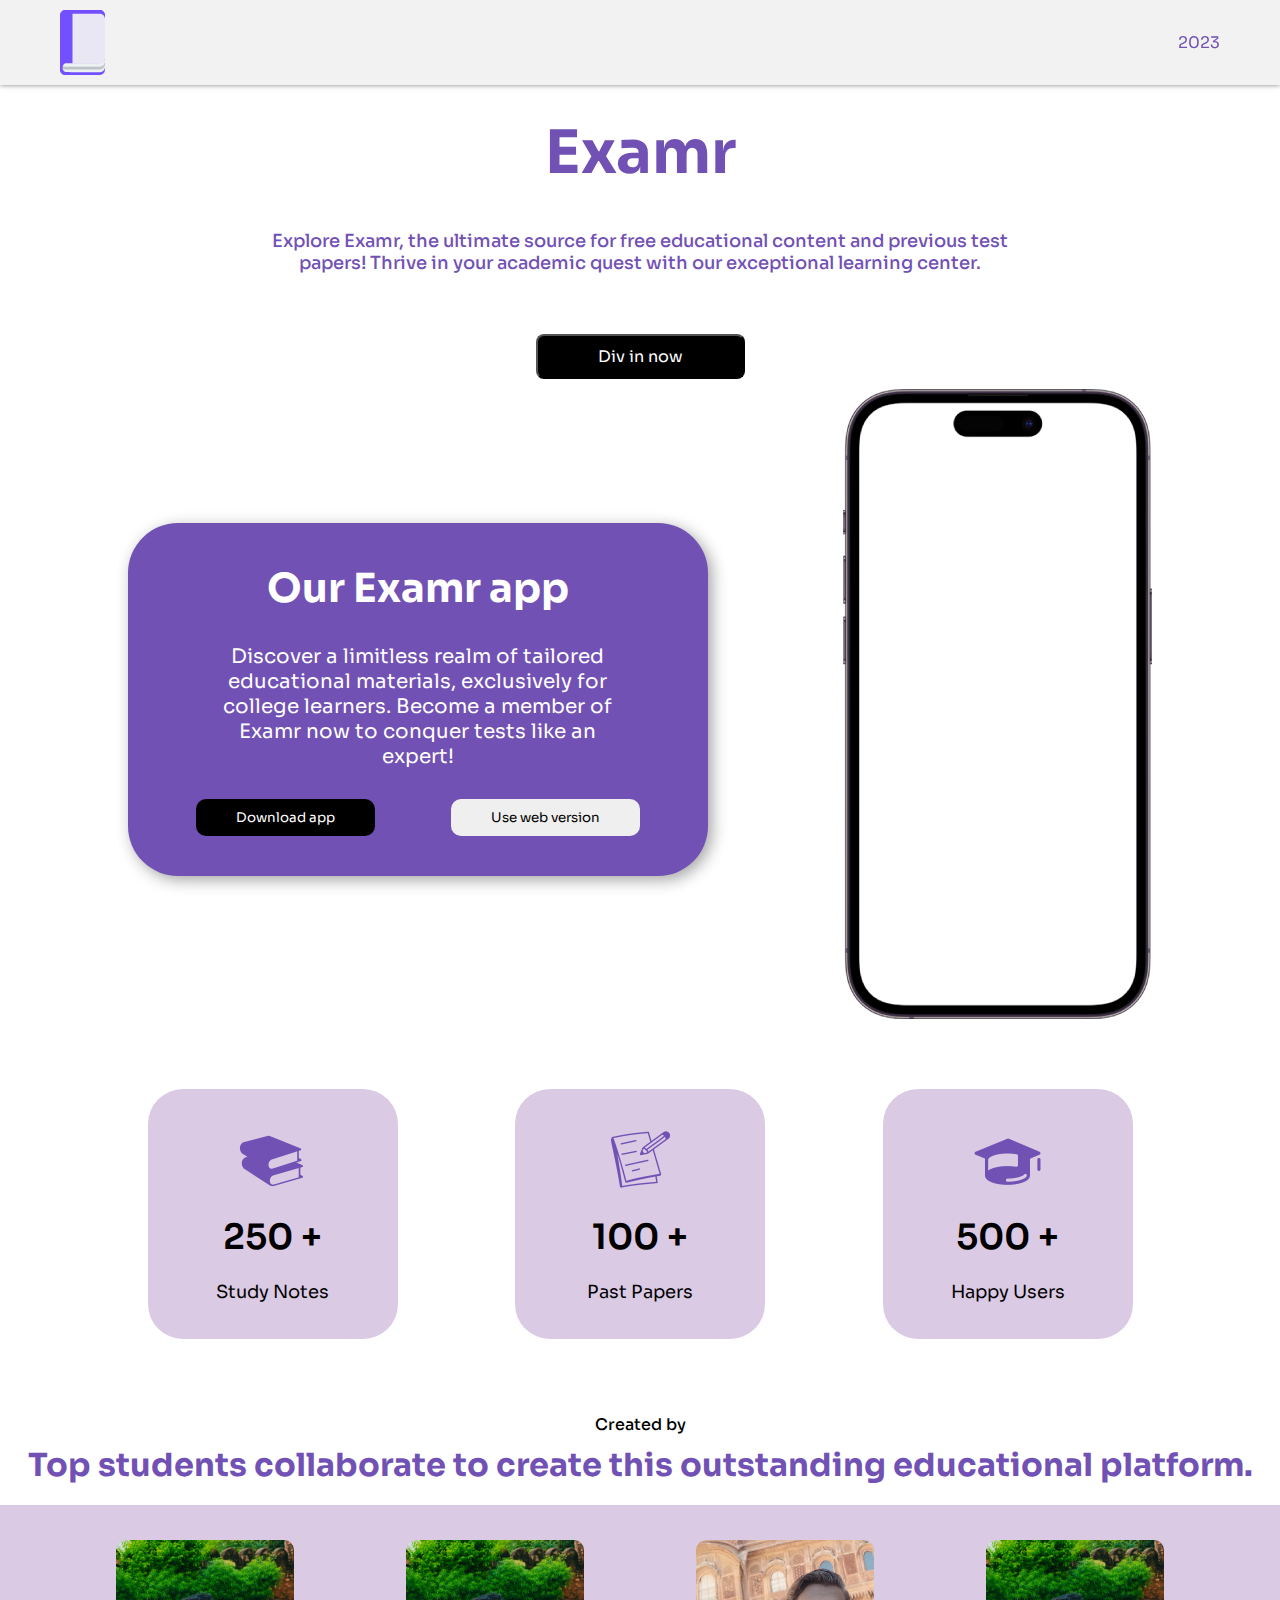
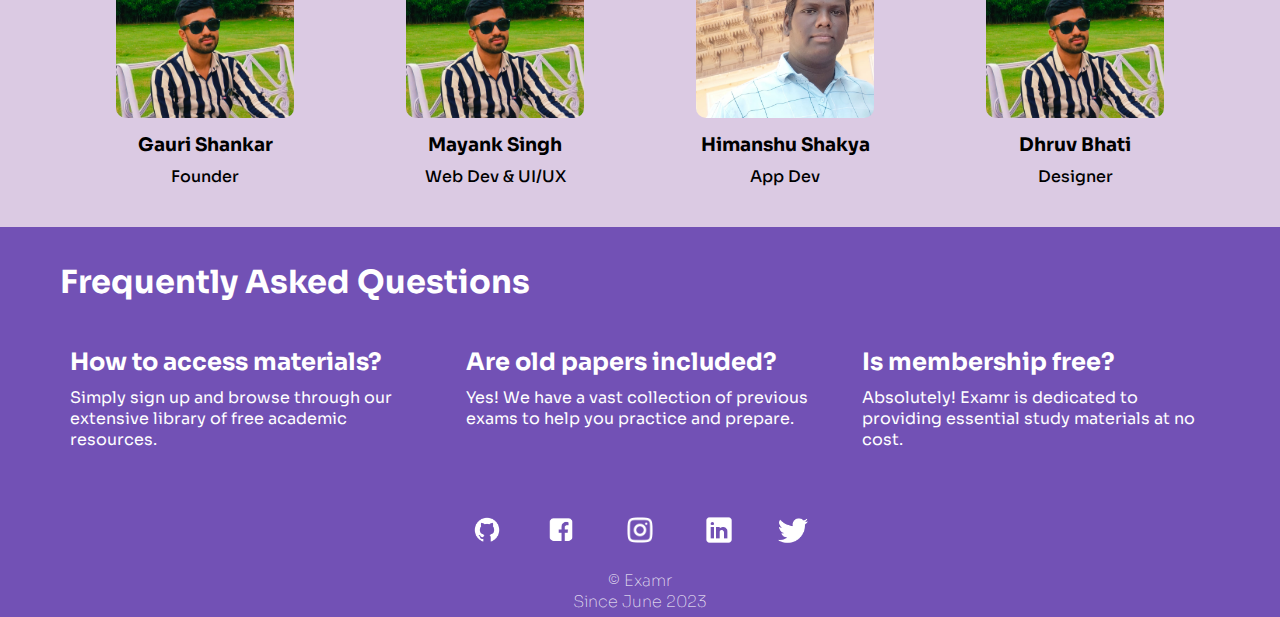
==== index.html @ a0bd5b55 "Update index.html" ====
<!DOCTYPE html>
<html lang="en">
<head>
    <meta charset="UTF-8">
    <meta name="viewport" content="width=device-width, initial-scale=1.0">
    <title>Examr</title>
    <link rel="stylesheet" href="style.css">
</head>
<body>
    <section id="header">
        <div id="navbar">
            <svg class="logo-icon logo" width="45" height="65" viewBox="0 0 45 65" fill="none" xmlns="http://www.w3.org/2000/svg">
                <path d="M2.85227e-08 23.2083V59.4276C-7.01083e-05 60.1593 0.129209 60.8839 0.380455 61.56C0.631701 62.2361 0.999991 62.8504 1.46429 63.3678C1.92859 63.8853 2.47981 64.2957 3.08646 64.5757C3.69312 64.8557 4.34332 64.9998 4.99994 64.9997H40.0001C40.6567 64.9999 41.307 64.8559 41.9137 64.5759C42.5204 64.296 43.0716 63.8856 43.5359 63.3681C44.0003 62.8506 44.3685 62.2363 44.6198 61.5602C44.871 60.884 45.0002 60.1594 45 59.4276V23.2083H2.85227e-08Z" fill="#724FFF"/>
                <path d="M45 41.7914L45 5.57213C45.0001 4.84036 44.8708 4.11575 44.6195 3.43967C44.3683 2.76359 44 2.1493 43.5357 1.63186C43.0714 1.11442 42.5202 0.703987 41.9135 0.423988C41.3069 0.14399 40.6567 -8.39233e-05 40.0001 -7.62939e-06L4.99995 -7.62939e-06C4.3433 -0.000202179 3.69304 0.143791 3.08634 0.423748C2.47964 0.703705 1.92839 1.11414 1.46406 1.6316C0.999741 2.14906 0.631451 2.7634 0.380241 3.43953C0.129036 4.11566 -0.000171661 4.84033 3.8147e-06 5.57213L3.8147e-06 41.7914L45 41.7914Z" fill="#724FFF"/>
                <path d="M0 20.4223V56.6416C0.00197735 58.1188 0.52939 59.5348 1.46663 60.5793C2.40388 61.6238 3.67448 62.2116 4.99994 62.2138H40.0001C41.3256 62.2117 42.5962 61.624 43.5335 60.5795C44.4708 59.535 44.9982 58.1188 45 56.6416V20.4223H0Z" fill="#ECF0F1"/>
                <path d="M0 17.6361V53.8557C0.00190692 55.3329 0.529297 56.7489 1.46655 57.7935C2.40381 58.838 3.67446 59.4257 4.99994 59.4279H40.0001C41.3256 59.4259 42.5963 58.8382 43.5336 57.7936C44.4709 56.7491 44.9982 55.333 45 53.8557V17.6361H0Z" fill="#BDC3C7"/>
                <path d="M0 14.8499V51.0695C0.00197735 52.5467 0.52939 53.9627 1.46663 55.0072C2.40388 56.0517 3.67448 56.6394 4.99994 56.6416H40.0001C41.3256 56.6397 42.5963 56.052 43.5336 55.0074C44.4709 53.9629 44.9982 52.5467 45 51.0695V14.8499H0Z" fill="#ECF0F1"/>
                <path d="M4.99994 3.37086e-08C3.67387 3.37086e-08 2.40212 0.622554 1.46445 1.73071C0.526778 2.83886 2.85227e-08 4.34184 2.85227e-08 5.909V59.091C-7.01083e-05 59.867 0.129209 60.6354 0.380455 61.3524C0.631701 62.0693 0.999991 62.7208 1.46429 63.2695C1.92859 63.8182 2.47981 64.2534 3.08646 64.5504C3.69312 64.8473 4.34332 65.0001 4.99994 65H10.0001V62.0453H6.24999C5.75753 62.0453 5.26989 61.9307 4.81492 61.708C4.35995 61.4853 3.94655 61.1588 3.59833 60.7473C3.2501 60.3358 2.97388 59.8472 2.78542 59.3095C2.59697 58.7718 2.49997 58.1955 2.49997 57.6135C2.49997 57.0315 2.59697 56.4552 2.78542 55.9175C2.97388 55.3798 3.2501 54.8913 3.59833 54.4797C3.94655 54.0682 4.35995 53.7417 4.81492 53.519C5.26989 53.2963 5.75753 53.1817 6.24999 53.1817H40.0001C40.6567 53.1819 41.307 53.0292 41.9137 52.7323C42.5204 52.4354 43.0716 52.0002 43.5359 51.4514C44.0003 50.9027 44.3686 50.2512 44.6198 49.5342C44.871 48.8172 45.0002 48.0487 45 47.2727V5.909C45.0001 5.133 44.8708 4.36458 44.6195 3.64763C44.3683 2.93068 44 2.27924 43.5357 1.73052C43.0714 1.1818 42.5202 0.746553 41.9135 0.449627C41.3069 0.152702 40.6567 -8.28551e-05 40.0001 3.37086e-08H4.99994Z" fill="#724FFF"/>
                <path d="M12.5 3.70563V53.8554H40.0001C40.6567 53.8556 41.307 53.7116 41.9137 53.4317C42.5204 53.1517 43.0716 52.7413 43.536 52.2238C44.0003 51.7064 44.3686 51.092 44.6198 50.4159C44.871 49.7398 45.0002 49.0151 45 48.2833V9.27776C45.0001 8.54599 44.8709 7.82135 44.6196 7.14526C44.3684 6.46916 44.0001 5.85485 43.5358 5.33741C43.0715 4.81996 42.5203 4.40953 41.9136 4.12954C41.3069 3.84956 40.6567 3.70551 40.0001 3.70563H12.5Z" fill="#EAE7F5"/>
            </svg>
            <span id="yearCount">2023</span>
        </div>
    </section>

    <section id="hero-section">
       <h1 id="logo">Examr</h1> 
       <p id="logo-para">Explore Examr, the ultimate source for free educational content and previous test papers! Thrive in your academic quest with our exceptional learning center.</p>
       <button id="dive-in" onclick="launchSoon()">Div in now</button>
    </section>

    <section id="app-section">
        <div class="app-desc">
            <h1>Our Examr app</h1>
            <p>Discover a limitless realm of tailored educational materials, exclusively for college learners. Become a member of Examr now to conquer tests like an expert!</p>
            <div class="dwn-section">
                <button class="dwn-btns" id="dwn-app">Download app</button>
                <button class="dwn-btns" id="use-web" onclick="launchSoon()">Use web version</button>
            </div>
        </div>
        <div class="phn-con">
            <img src="images/mobile.png" alt="">
            <video autoplay loop muted src="videos/Record_2023-06-14-11-26-15.mp4" ></video>
        </div>
    </section>

    <section id="features">
        <div class="fe">
            <img src="icons/book 2.png" alt="">
            <h1>250 +</h1>
            <h3>Study Notes</h3>
        </div>
        <div class="fe">
            <img src="icons/paper 2.png" alt="" height=67px>
            <h1>100 +</h1>
            <h3>Past Papers</h3>
        </div>
        <div class="fe">
            <img src="icons/happy user 2.png" alt="" height=67px>
            <h1>500 +</h1>
            <h3>Happy Users</h3>
        </div>
    </section>

    <section id="team">
        <h4>Created by</h4>
        <h1>Top students collaborate to create this outstanding educational platform.</h1>
        <div id="members">
            <div class="team-con" id="member-1">
                <img src="images/IMG_20221009_112308.jpg" alt="">
                <h3 id="names">Gauri Shankar</h3>
                <h4 id="role">Founder</h4>
            </div>
            <div class="team-con" id="member-2">
                <img src="images/IMG_20221009_112308.jpg" alt="">
                <h3 id="names">Mayank Singh</h3>
                <h4 id="role">Web Dev & UI/UX</h4>
            </div>
            <div class="team-con" id="member-3">
                <img src="images/himanshu.jpeg" alt="">
                <h3 id="names">Himanshu Shakya</h3>
                <h4 id="role">App Dev</h4>
            </div>
            <div class="team-con" id="member-4">
                <img src="images/IMG_20221009_112308.jpg" alt="">
                <h3 id="names">Dhruv Bhati</h3>
                <h4 id="role">Designer</h4>
            </div>
        </div>
    </section>

    <section id="faq">
        <h1>Frequently Asked Questions</h1>
        <div class="qna">
            <div class="questions" id="q1">
                <h2>How to access materials?</h2>
                <p>Simply sign up and browse through our extensive library of free academic resources.</p>
            </div>
            <div class="questions" id="q2">
                <h2>Are old papers included?</h2>
                <p>Yes! We have a vast collection of previous exams to help you practice and prepare.</p>
            </div>
            <div class="questions" id="q3">
                <h2>Is membership free?</h2>
                <p>Absolutely! Examr is dedicated to providing essential study materials at no cost.</p>
            </div>
        </div>
    </section>

    <section id="footer">
        <div class="social">
            <img src="icons/github.png" alt="">
            <img src="icons/facebook.png" alt="">
            <img id="insta" src="icons/instagram.png" alt="">
            <img src="icons/linkedin.png" alt="">
            <img src="icons/twitter.png" alt="">
        </div>
        <p>© Examr</p>
        <p>Since June 2023</p>
    </section>

    <script>
        const launchSoon = () => {
            location.href = "launching-soon.html";
        }
    </script>
</body>
</html>
---- style.css ----
@import url('https://fonts.googleapis.com/css2?family=Sora&display=swap');
*{
    --color-theme: #7251B5;
    margin: 0;
    padding: 0;
    box-sizing: border-box;
    font-family: 'Sora', sans-serif;
}
#header{
    position: sticky;
    padding: 10px 60px;
    top: 0;
    left: 0;
    width: 100%;
    z-index: 999;
    box-shadow: 0px 0px 5px rgba(0, 0, 0, 0.5);
    background-color: #f2f2f2;
}

#navbar{
    display: flex;
    justify-content: space-between;
    align-items: center;
}

#yearCount{
    color: var(--color-theme);
}

#hero-section h1{
    padding: 30px 60px;
    width: fit-content;
    margin: auto;
    font-size: 60px;
    color: var(--color-theme);
    text-align: center;
}

#logo-para{
    width: 60%;
    text-align: center;
    margin: 10px auto 60px;
    font-size: 18px;
    color: var(--color-theme);
    font-weight: 500;
}

#dive-in{
    display: block;
    padding: 10px 60px;
    margin: auto;
    font-size: 16px;
    color: #fff;
    background-color: #000;
    border-radius: 8px;
    cursor: pointer;
}

#app-section{
    padding: 10px 60px;
    display: flex;
    justify-content: space-around;
    align-items: center;
}

.app-desc{
    width: 50%;
    background-color: var(--color-theme);
    padding: 40px 30px;
    border-radius: 50px;
    z-index: 10;
    border: 0;
    box-shadow: 4px 4px 15px rgba(28, 28, 28, 0.4);
}
.app-desc h1{
    color: #fff;
    width: fit-content;
    margin: auto;
    text-align: center;
    font-size: 40px;
}

.app-desc p{
    min-height: 150px;
    font-size: 20px;
    color: #fff;
    padding: 30px 0;
    width: 80%;
    text-align: center;
    margin: auto;
}

.dwn-section{
    display: flex;
    justify-content: space-around;
}

.dwn-btns{
    padding: 10px 40px;
    border-radius: 10px;
    border: 0;
    cursor: pointer;
}

#dwn-app{
    color: #fff;
    background-color: #000;
}

#use-web{
    color: #000;
}

#use-web:hover{
    box-shadow: 0px 0px 10px rgba(0, 0, 0, 0.5);
}

.phn-con{
    position: relative;
    width: fit-content;
}

.phn-con video{
    position: relative;
    top: 15px;
    height: 615px;
    width: 309px;
    border-radius: 60px;
}

.phn-con img{
    z-index: 2;
    position: absolute;
}

#features{
    padding: 40px 60px; 
    display: flex;
    flex-wrap: wrap;
    margin: auto;
    justify-content: space-evenly;
}

#features .fe{
    height: 250px;
    width: 250px;
    padding: 40px;
    background-color: #DBCAE3;
    border-radius: 35px;
    display: flex;
    flex-direction: column;
    justify-content: center;
    align-items: center;
    gap: 22px;
    text-align: center;
    margin: 30px;
}

#features .fe img{
    height: 67px;
    width: 67px;
}

#features .fe h1{
    font-weight: 600;
    font-size: 35px;
}

#features .fe h3{
    font-size: 18px;
    font-weight: 400;
}

#team h4, #team h1{
    width: fit-content;
    margin: auto;
    padding: 5px;
    text-align: center;
}

#team h4{
    font-weight: 500;
}

#team h1{
    color: var(--color-theme);
}

#team #members{
    margin-top: 15px;
    display: flex;
    width: 100%;
    padding: 15px 60px;
    justify-content: space-around;
    flex-wrap: wrap;
    background-color: #DBCAE3;
}

.team-con{
    height: fit-content;
    width: 178px;
    margin: 20px 30px;
}

.team-con img{
    height: 178px;
    width: 178px;
    object-fit: cover;
    object-position: top;
    border-radius: 10px;
}

.team-con h3, .team-con h4{
    padding: 10px 0px 5px;
    width: fit-content;
    margin: auto;
}

#faq{
    background-color: var(--color-theme);
    color: #fff;
    padding: 10px 60px;

}

#faq h1{
    padding: 25px 0px;
    min-width: 30%;
}

#faq .qna .questions{
    min-width: 200px;
    width: 30%;
    margin: 10px;
}

#faq .qna .questions h2{
    padding: 10px 0px;
}

#faq .qna{
    display: flex;
    flex-wrap: wrap;
    justify-content: space-between;
}

#footer{
    background-color: var(--color-theme);
    padding: 20px 60px 5px;
}

#footer #insta{
    height: 40px;
}

#footer .social{
    margin: 0px auto;
    padding: 20px;
    display: flex;
    justify-content: space-evenly;
    align-items: center;
    width: 40%;
}

#footer .social img{
    height: 30px;
    cursor: pointer;
}

#footer p{
    font-size: 16px;
    width: fit-content;
    text-align: center;
    margin: auto;
    color: #fff;
    font-weight: 100;
    letter-spacing: 2%;
}


/* Width below 1190 */
@media (max-width: 1190px) {
#header{
    position: sticky;
    padding: 8px 50px;
    top: 0;
    left: 0;
    width: 100%;
    z-index: 999;
    box-shadow: 0px 0px 5px rgba(0, 0, 0, 0.5);
    background-color: #f2f2f2;
}

.logo{
    height: 40px;
}

#navbar{
    display: flex;
    justify-content: space-between;
    align-items: center;
}

#yearCount{
    color: var(--color-theme);
    font-size: 14px;
}

#hero-section h1{
    padding: 30px 60px;
    width: fit-content;
    margin: auto;
    font-size: 60px;
    color: var(--color-theme);
    text-align: center;
}

#logo-para{
    width: 60%;
    text-align: center;
    margin: 10px auto 50px;
    font-size: 18px;
    color: var(--color-theme);
    font-weight: 500;
}

#dive-in{
    display: block;
    padding: 10px 60px;
    margin: auto;
    font-size: 14px;
    color: #fff;
    background-color: #000;
    border-radius: 8px;
    cursor: pointer;
    margin-bottom: 20px;
}
#app-section{
    padding: 20px 60px;
    display: flex;
    justify-content: space-around;
    align-items: center;
}

.app-desc{
    width: 50%;
    background-color: var(--color-theme);
    padding: 35px 25px;
    border-radius: 60px;
    z-index: 10;
    border: 0;
    box-shadow: 4px 4px 15px rgba(28, 28, 28, 0.4);
}

.app-desc h1{
    color: #fff;
    width: fit-content;
    margin: auto;
    text-align: center;
    font-size: 30px;
}

.app-desc p{
    min-height: 150px;
    font-size: 16px;
    color: #fff;
    padding: 30px 0;
    width: 85%;
    text-align: center;
    margin: auto;
}

.dwn-section{
    display: flex;
    justify-content: space-around;
}

.dwn-btns{
    padding: 10px 30px;
    border-radius: 10px;
    border: 0;
    cursor: pointer;
    font-size: 12px;
}

#dwn-app{
    color: #fff;
    background-color: #000;
}

#use-web{
    color: #000;
}

#use-web:hover{
    box-shadow: 0px 0px 10px rgba(0, 0, 0, 0.5);
}

.phn-con{
    position: relative;
    width: fit-content;
}

.phn-con video{
    position: relative;
    top: 15px;
    height: 615px;
    width: 309px;
    border-radius: 60px;
}

.phn-con img{
    z-index: 2;
    position: absolute;
}

#features .fe{
    height: 200px;
    width: 200px;
    padding: 20px;
    background-color: #DBCAE3;
    border-radius: 35px;
    display: flex;
    flex-direction: column;
    justify-content: center;
    align-items: center;
    gap: 16px;
    text-align: center;
    margin: 30px;
}

#features .fe img{
    height: 60px;
    width: 60px;
}

#features .fe h1{
    font-weight: 600;
    font-size: 30px;
}

#features .fe h3{
    font-size: 14px;
    font-weight: 400;
}

#team h4, #team h1{
    width: fit-content;
    margin: auto;
    padding: 5px;
    text-align: center;
}

#team h4{
    font-weight: 500;
    font-size: 16px;
}

#team h1{
    color: var(--color-theme);
    font-size: 20px;
}

#team #members{
    margin-top: 15px;
    display: flex;
    width: 100%;
    padding: 15px 60px;
    justify-content: space-around;
    flex-wrap: wrap;
    background-color: #DBCAE3;
}

.team-con{
    height: fit-content;
    width: 178px;
    margin: 20px 20px;
}

.team-con img{
    height: 170px;
    width: 170px;
    object-fit: cover;
    object-position: top;
    border-radius: 10px;
}

.team-con h3, .team-con h4{
    padding: 10px 0px 5px;
    width: fit-content;
    margin: auto;
}

.team-con h3{
    font-size: 16px;
}

#faq{
    background-color: var(--color-theme);
    color: #fff;
    padding: 10px 60px;

}

#faq h1{
    padding: 25px 0px;
    min-width: 30%;
    font-size: 22px;
}

#faq .qna .questions{
    min-width: 200px;
    width: 40%;
    margin: 10px;
}

#faq .qna .questions h2{
    padding: 10px 0px;
    font-size: 20px;
}

#faq .qna{
    display: flex;
    flex-wrap: wrap;
    justify-content: space-between;
}

#footer{
    background-color: var(--color-theme);
    padding: 20px 60px 5px;
}

#footer #insta{
    height: 40px;
}

#footer .social{
    margin: 0px auto;
    padding: 20px;
    display: flex;
    justify-content: space-evenly;
    align-items: center;
    width: 50%;
}

#footer .social img{
    height: 30px;
    cursor: pointer
}

#footer p{
    font-size: 16px;
    width: fit-content;
    text-align: center;
    margin: auto;
    color: #fff;
    font-weight: 100;
    letter-spacing: 2%;
}
}

@media (max-width: 900px) {
    #header{
        position: sticky;
        padding: 8px 50px;
        top: 0;
        left: 0;
        width: 100%;
        z-index: 999;
        box-shadow: 0px 0px 5px rgba(0, 0, 0, 0.5);
        background-color: #f2f2f2;
    }
    
    .logo{
        height: 40px;
    }
    
    #navbar{
        display: flex;
        justify-content: space-between;
        align-items: center;
    }
    
    #yearCount{
        color: var(--color-theme);
        font-size: 14px;
    }
    
    #hero-section h1{
        padding: 30px 60px;
        width: fit-content;
        margin: auto;
        font-size: 56px;
        color: var(--color-theme);
        text-align: center;
    }
    
    #logo-para{
        width: 60%;
        text-align: center;
        margin: 10px auto 50px;
        font-size: 18px;
        color: var(--color-theme);
        font-weight: 500;
    }
    
    #dive-in{
        display: block;
        padding: 10px 60px;
        margin: auto;
        font-size: 14px;
        color: #fff;
        background-color: #000;
        border-radius: 8px;
        cursor: pointer;
        margin-bottom: 20px;
    }
    #app-section{
        padding: 20px 60px;
        display: flex;
        justify-content: space-between
    }
    
    .app-desc{
        width: 50%;
        background-color: var(--color-theme);
        padding: 35px 25px;
        border-radius: 60px;
        z-index: 10;
        border: 0;
        box-shadow: 4px 4px 15px rgba(28, 28, 28, 0.4);
    }
    
    .app-desc h1{
        color: #fff;
        width: fit-content;
        margin: auto;
        text-align: center;
        font-size: 28px;
    }
    
    .app-desc p{
        min-height: 150px;
        font-size: 14px;
        color: #fff;
        padding: 30px 0;
        width: 90%;
        text-align: center;
        margin: auto;
    }
    
    .dwn-section{
        display: flex;
        justify-content: space-around;
    }
    
    .dwn-btns{
        padding: 10px 15px;
        border-radius: 10px;
        border: 0;
        cursor: pointer;
        font-size: 12px;
    }
    
    #dwn-app{
        color: #fff;
        background-color: #000;
    }
    
    #use-web{
        color: #000;
    }
    
    #use-web:hover{
        box-shadow: 0px 0px 10px rgba(0, 0, 0, 0.5);
    }
    
    .phn-con{
        position: relative;
        width: fit-content;
    }
    
    .phn-con video{
        position: relative;
        top: 15px;
        height: 600px;
        width: 294px;
        border-radius: 60px;
    }
    
    .phn-con img{
        z-index: 2;
        position: absolute;
    }
    
    #features .fe{
        height: 180px;
        width: 180px;
        padding: 20px;
        background-color: #DBCAE3;
        border-radius: 35px;
        display: flex;
        flex-direction: column;
        justify-content: center;
        align-items: center;
        gap: 16px;
        text-align: center;
        margin: 10px;
    }
    
    #features .fe img{
        height: 55px;
        width: 55px;
    }
    
    #features .fe h1{
        font-weight: 600;
        font-size: 26px;
    }
    
    #features .fe h3{
        font-size: 12px;
        font-weight: 400;
    }
    
    #team h4, #team h1{
        width: 80%;
        margin: auto;
        padding: 5px;
        text-align: center;
    }
    
    #team h3{
        font-weight: 800;
        font-size: 16px;
    }

    #team h4{
        font-weight: 500;
        font-size: 14px;
    }
    
    #team h1{
        color: var(--color-theme);
        font-size: 18px;
    }
    
    #team #members{
        margin-top: 15px;
        display: flex;
        width: 100%;
        padding: 15px 60px;
        justify-content: space-around;
        flex-wrap: wrap;
        background-color: #DBCAE3;
    }
    
    .team-con{
        height: fit-content;
        width: 178px;
        margin: 20px 20px;
    }
    
    .team-con img{
        height: 170px;
        width: 170px;
        object-fit: cover;
        object-position: top;
        border-radius: 10px;
    }
    
    .team-con h3, .team-con h4{
        padding: 10px 0px 5px;
        width: fit-content;
        margin: auto;
    }
    
    .team-con h3{
        font-size: 16px;
    }
    
    #faq{
        background-color: var(--color-theme);
        color: #fff;
        padding: 10px 60px;
    
    }
    
    #faq h1{
        padding: 25px 0px;
        min-width: 30%;
        font-size: 22px;
    }
    
    #faq .qna .questions{
        min-width: 200px;
        width: 40%;
        margin: 10px;
    }
    
    #faq .qna .questions h2{
        padding: 10px 0px;
        font-size: 20px;
    }
    
    #faq .qna{
        display: flex;
        flex-wrap: wrap;
        justify-content: space-between;
    }
    
    #footer{
        background-color: var(--color-theme);
        padding: 20px 60px 5px;
    }
    
    #footer #insta{
        height: 40px;
    }
    
    #footer .social{
        margin: 0px auto;
        padding: 20px;
        display: flex;
        justify-content: space-evenly;
        align-items: center;
        width: 50%;
    }
    
    #footer .social img{
        height: 30px;
    }
    
    #footer p{
        font-size: 16px;
        width: fit-content;
        text-align: center;
        margin: auto;
        color: #fff;
        font-weight: 100;
        letter-spacing: 2%;
    }
}

@media (max-width: 770px){
        #header{
            position: sticky;
            padding: 8px 20px;
            top: 0;
            left: 0;
            width: 100%;
            z-index: 999;
            box-shadow: 0px 0px 5px rgba(0, 0, 0, 0.5);
            background-color: #f2f2f2;
        }
        
        .logo{
            height: 40px;
        }
        
        #navbar{
            display: flex;
            justify-content: space-between;
            align-items: center;
        }
        
        #yearCount{
            color: var(--color-theme);
            font-size: 14px;
        }
        
        #hero-section h1{
            padding: 30px 60px;
            width: fit-content;
            margin: auto;
            font-size: 50px;
            color: var(--color-theme);
            text-align: center;
        }
        
        #logo-para{
            width: 80%;
            text-align: center;
            margin: 10px auto 50px;
            font-size: 16px;
            color: var(--color-theme);
            font-weight: 500;
        }
        
        #dive-in{
            display: block;
            padding: 10px 60px;
            margin: auto;
            font-size: 12px;
            color: #fff;
            background-color: #000;
            border-radius: 8px;
            cursor: pointer;
            margin-bottom: 20px;
        }
        #app-section{
            padding: 20px 20px;
        }
        
        .app-desc{
            margin: auto;
            width: 100%;
            background-color: var(--color-theme);
            padding: 20px 10px;
            border-radius: 50px;
            z-index: 10;
            border: 0;
            box-shadow: 2px 2px 10px rgba(28, 28, 28, 0.4);
        }
        
        .app-desc h1{
            color: #fff;
            width: fit-content;
            margin: auto;
            text-align: center;
            font-size: 24px;
        }
        
        .app-desc p{
            min-height: 100px;
            font-size: 12px;
            color: #fff;
            padding: 20px 0;
            width: 95%;
            text-align: center;
            margin: auto;
        }
        
        .dwn-section{
            display: flex;
            justify-content: space-around;
        }
        
        .dwn-btns{
            padding: 10px 10px;
            border-radius: 10px;
            border: 0;
            cursor: pointer;
            font-size: 10px;
        }
        
        #dwn-app{
            color: #fff;
            background-color: #000;
        }
        
        #use-web{
            color: #000;
        }
        
        #use-web:hover{
            box-shadow: 0px 0px 10px rgba(0, 0, 0, 0.5);
        }
        
        .phn-con{
            display: none;
        }
    
        #features .fe{
            height: 120px;
            width: 120px;
            padding: 20px;
            background-color: #DBCAE3;
            border-radius: 25px;
            display: flex;
            flex-direction: column;
            justify-content: center;
            align-items: center;
            gap: 16px;
            text-align: center;
            margin: 10px;
        }
        
        #features .fe img{
            height: 40px;
            width: 40px;
        }
        
        #features .fe h1{
            font-weight: 600;
            font-size: 18px;
        }
        
        #features .fe h3{
            font-size: 10px;
            font-weight: 400;
        }
        
        #team h4, #team h1{
            width: 80%;
            margin: auto;
            padding: 5px;
            text-align: center;
        }
        
        #team h3{
            font-weight: 800;
            font-size: 12px;
        }
    
        #team h4{
            font-weight: 500;
            font-size: 12px;
        }
        
        #team h1{
            color: var(--color-theme);
            font-size: 14px;
        }
        
        #team #members{
            margin-top: 10px;
            display: flex;
            width: 100%;
            padding: 5px 20px;
            justify-content: space-between;
            flex-wrap: wrap;
            background-color: #DBCAE3;
            align-items: center;
        }
        
        .team-con{
            height: fit-content;
            width: 145px;
            margin: 8px 5px;
        }
        
        .team-con img{
            height: 145px;
            width: 145px;
            object-fit: cover;
            object-position: top;
            border-radius: 10px;
        }
        
        .team-con h3, .team-con h4{
            padding: 10px 0px 5px;
            width: fit-content;
            margin: auto;
        }
        
        .team-con h3{
            font-size: 16px;
        }
        
        #faq{
            background-color: var(--color-theme);
            color: #fff;
            padding: 10px 60px;
        
        }
        
        #faq h1{
            padding: 20px 0px;
            min-width: 30%;
            font-size: 20px;
        }
        
        #faq .qna .questions{
            min-width: 200px;
            width: 80%;
            margin: 10px;
        }
        
        #faq .qna .questions h2{
            padding: 10px 0px;
            font-size: 16px;
        }
        
        #faq .qna{
            display: flex;
            flex-wrap: wrap;
            justify-content: space-between;
        }
        
        #footer{
            background-color: var(--color-theme);
            padding: 20px 60px 5px;
        }
        
        #footer #insta{
            height: 40px;
        }
        
        #footer .social{
            margin: 0px auto;
            padding: 20px;
            display: flex;
            justify-content: space-evenly;
            align-items: center;
            width: 90%;
        }
        
        #footer .social img{
            height: 25px;
            cursor: pointer;
        }
        
        #footer p{
            font-size: 16px;
            width: fit-content;
            text-align: center;
            margin: auto;
            color: #fff;
            font-weight: 100;
            letter-spacing: 2%;
        }
        }
}
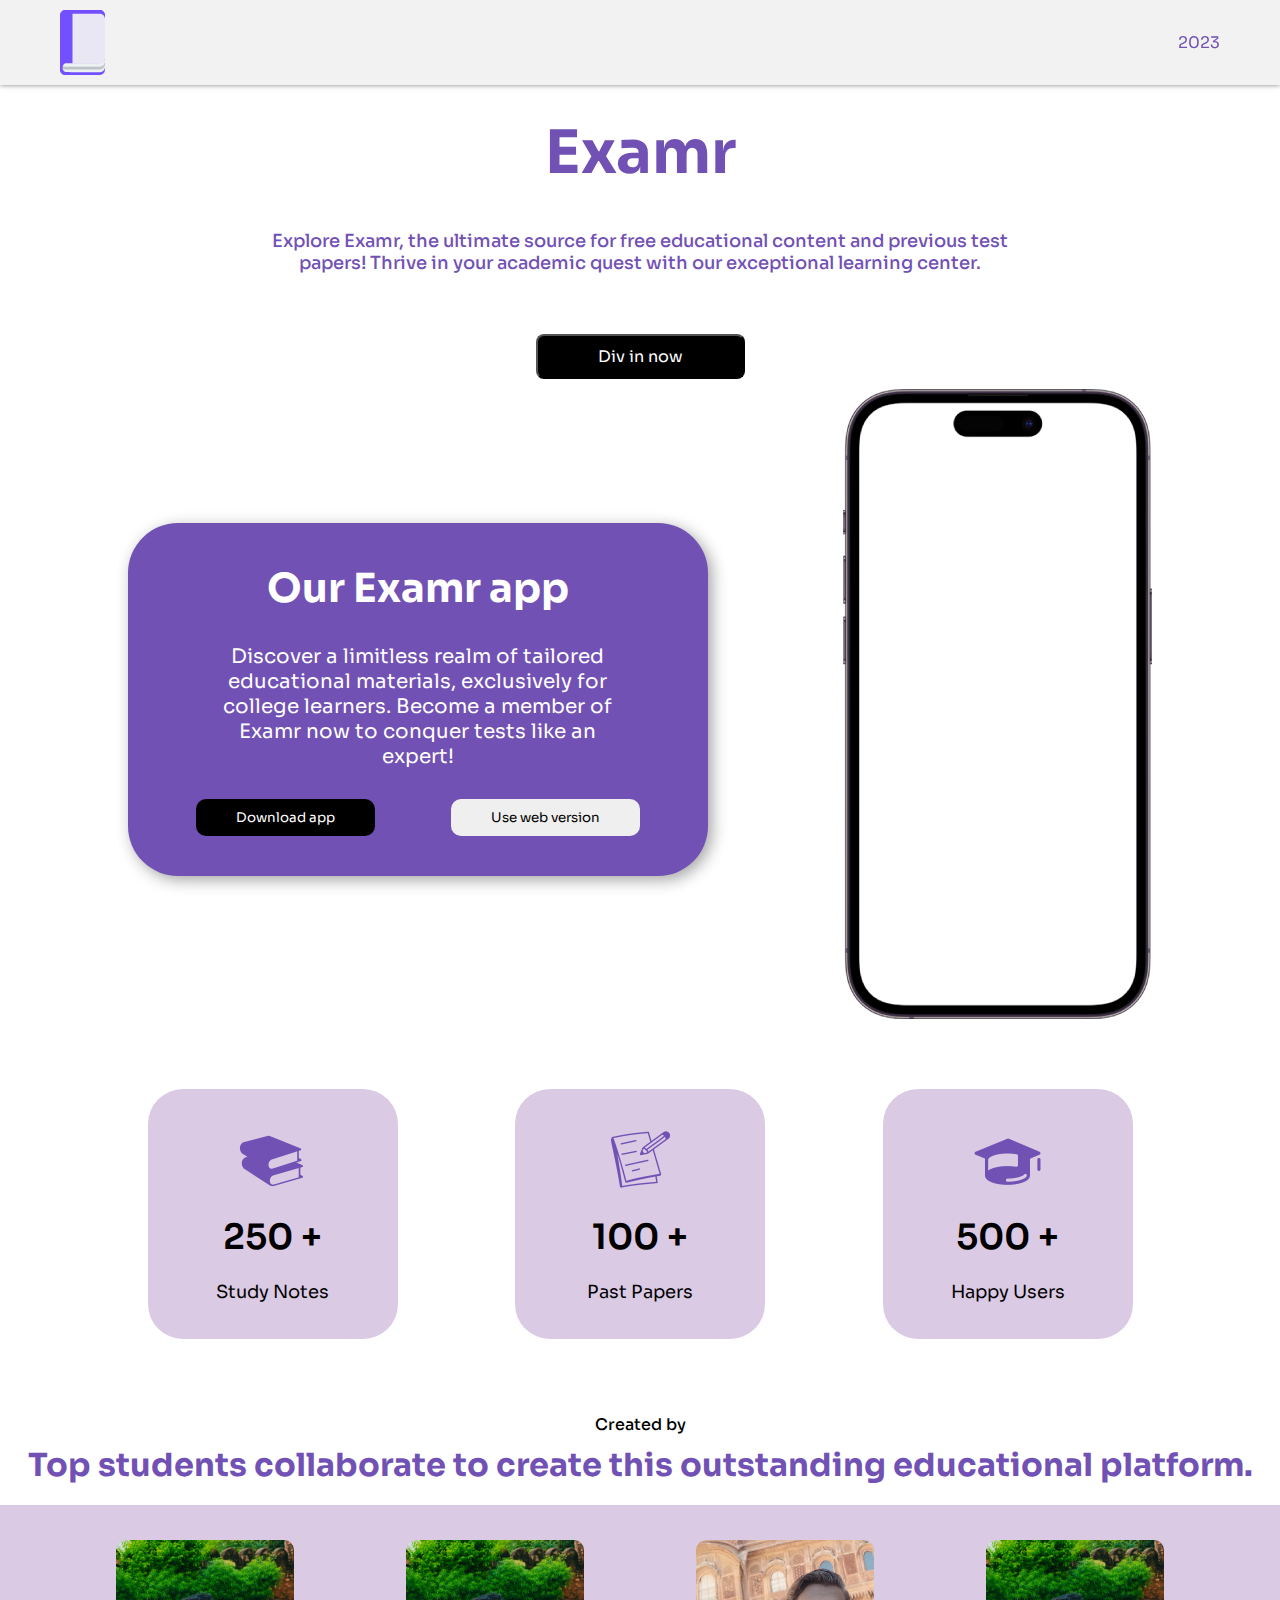
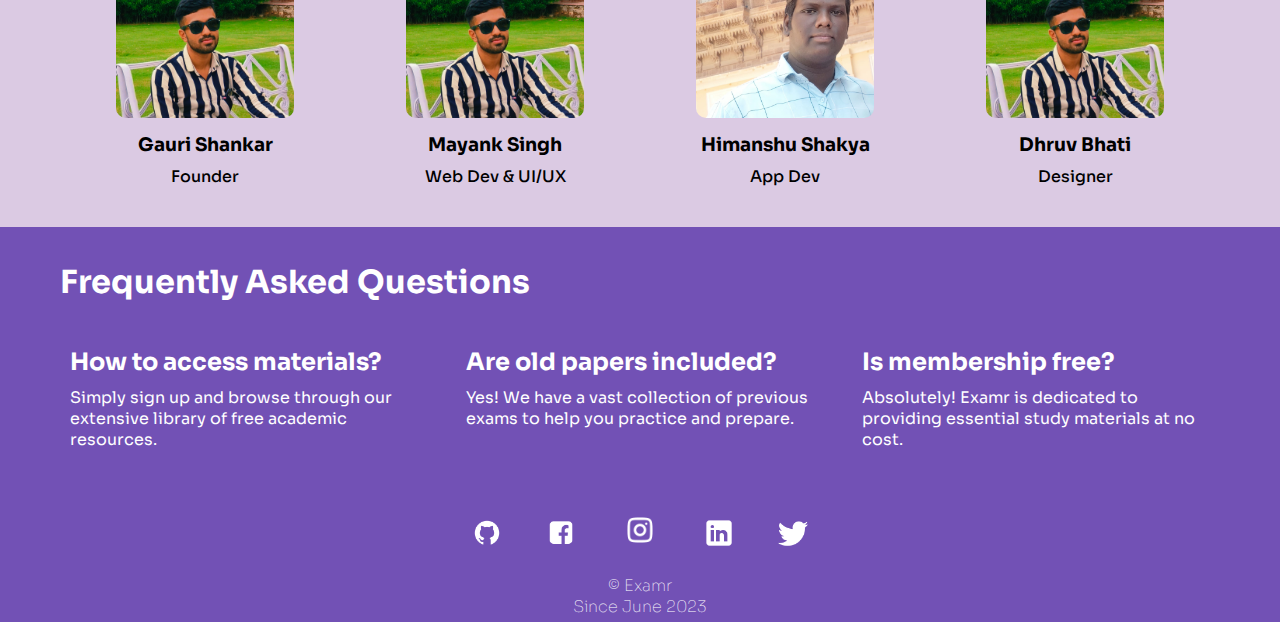
==== commit 0e319357: "Update index.html" ====
--- a/index.html
+++ b/index.html
@@ -110,7 +110,7 @@
         <div class="social">
             <img src="icons/github.png" alt="">
             <img src="icons/facebook.png" alt="">
-            <img id="insta" src="icons/instagram.png" alt="">
+            <a href="https://www.instagram.com/bmayanksingh/"><img id="insta" src="icons/instagram.png" alt=""></a>
             <img src="icons/linkedin.png" alt="">
             <img src="icons/twitter.png" alt="">
         </div>
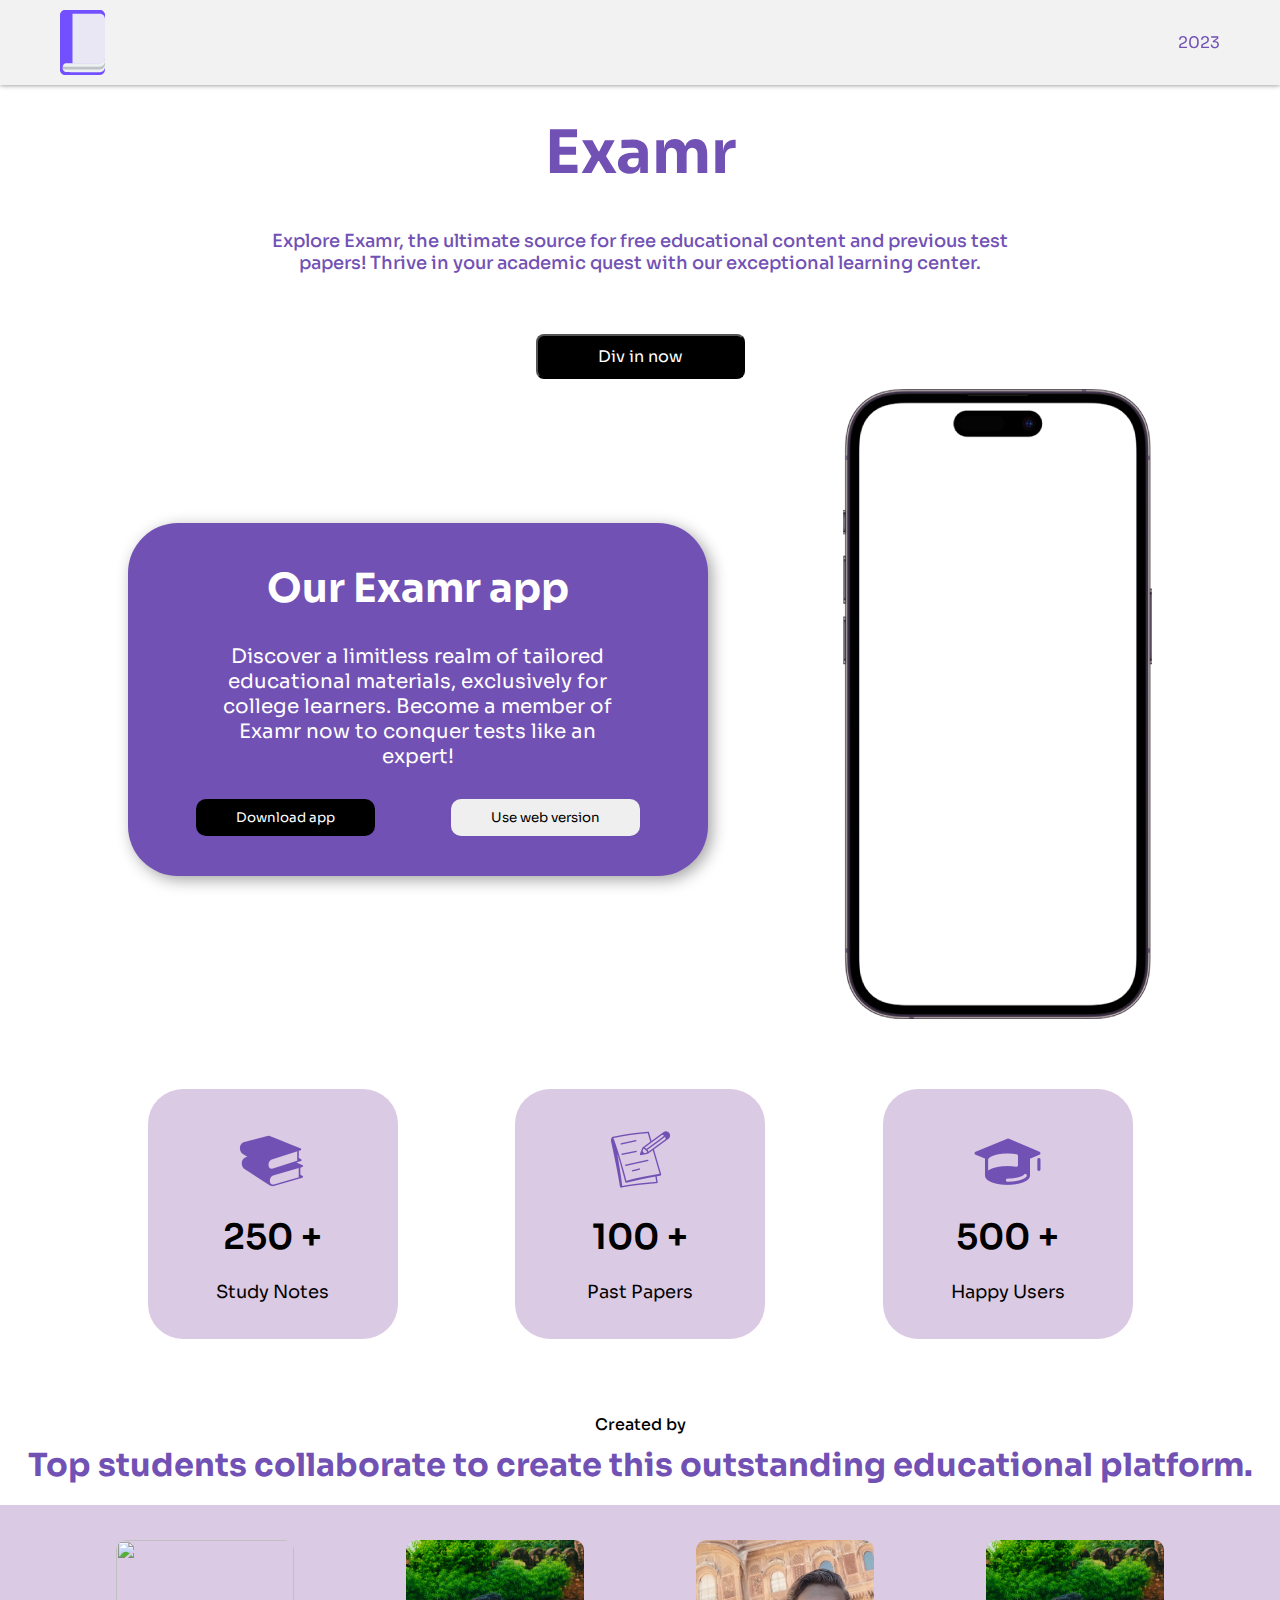
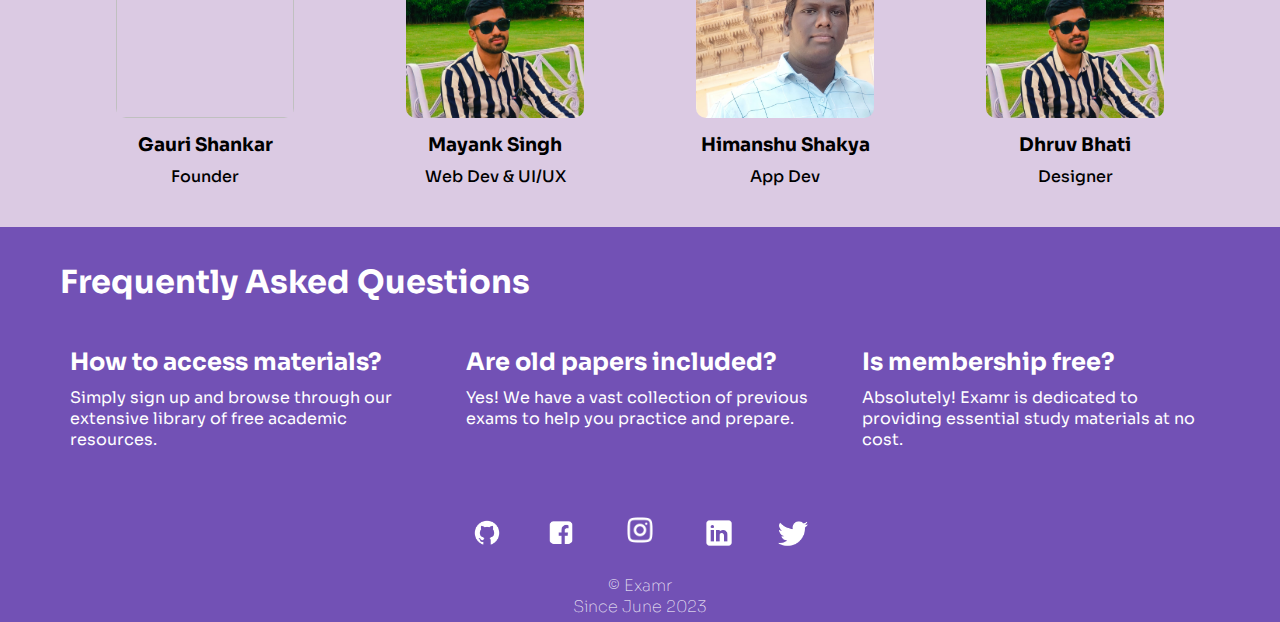
==== commit e5ef447f: "Update index.html" ====
--- a/index.html
+++ b/index.html
@@ -66,7 +66,7 @@
         <h1>Top students collaborate to create this outstanding educational platform.</h1>
         <div id="members">
             <div class="team-con" id="member-1">
-                <img src="images/IMG_20221009_112308.jpg" alt="">
+                <img src="images/210831878_602579504002915_3229034432112008848_n (1)" alt="">
                 <h3 id="names">Gauri Shankar</h3>
                 <h4 id="role">Founder</h4>
             </div>
@@ -110,7 +110,7 @@
         <div class="social">
             <img src="icons/github.png" alt="">
             <img src="icons/facebook.png" alt="">
-            <a href="https://www.instagram.com/bmayanksingh/"><img id="insta" src="icons/instagram.png" alt=""></a>
+            <a href="https://instagram.com/bmayanksingh?igshid=MzNlNGNkZWQ4Mg=="><img id="insta" src="icons/instagram.png" alt=""></a>
             <img src="icons/linkedin.png" alt="">
             <img src="icons/twitter.png" alt="">
         </div>
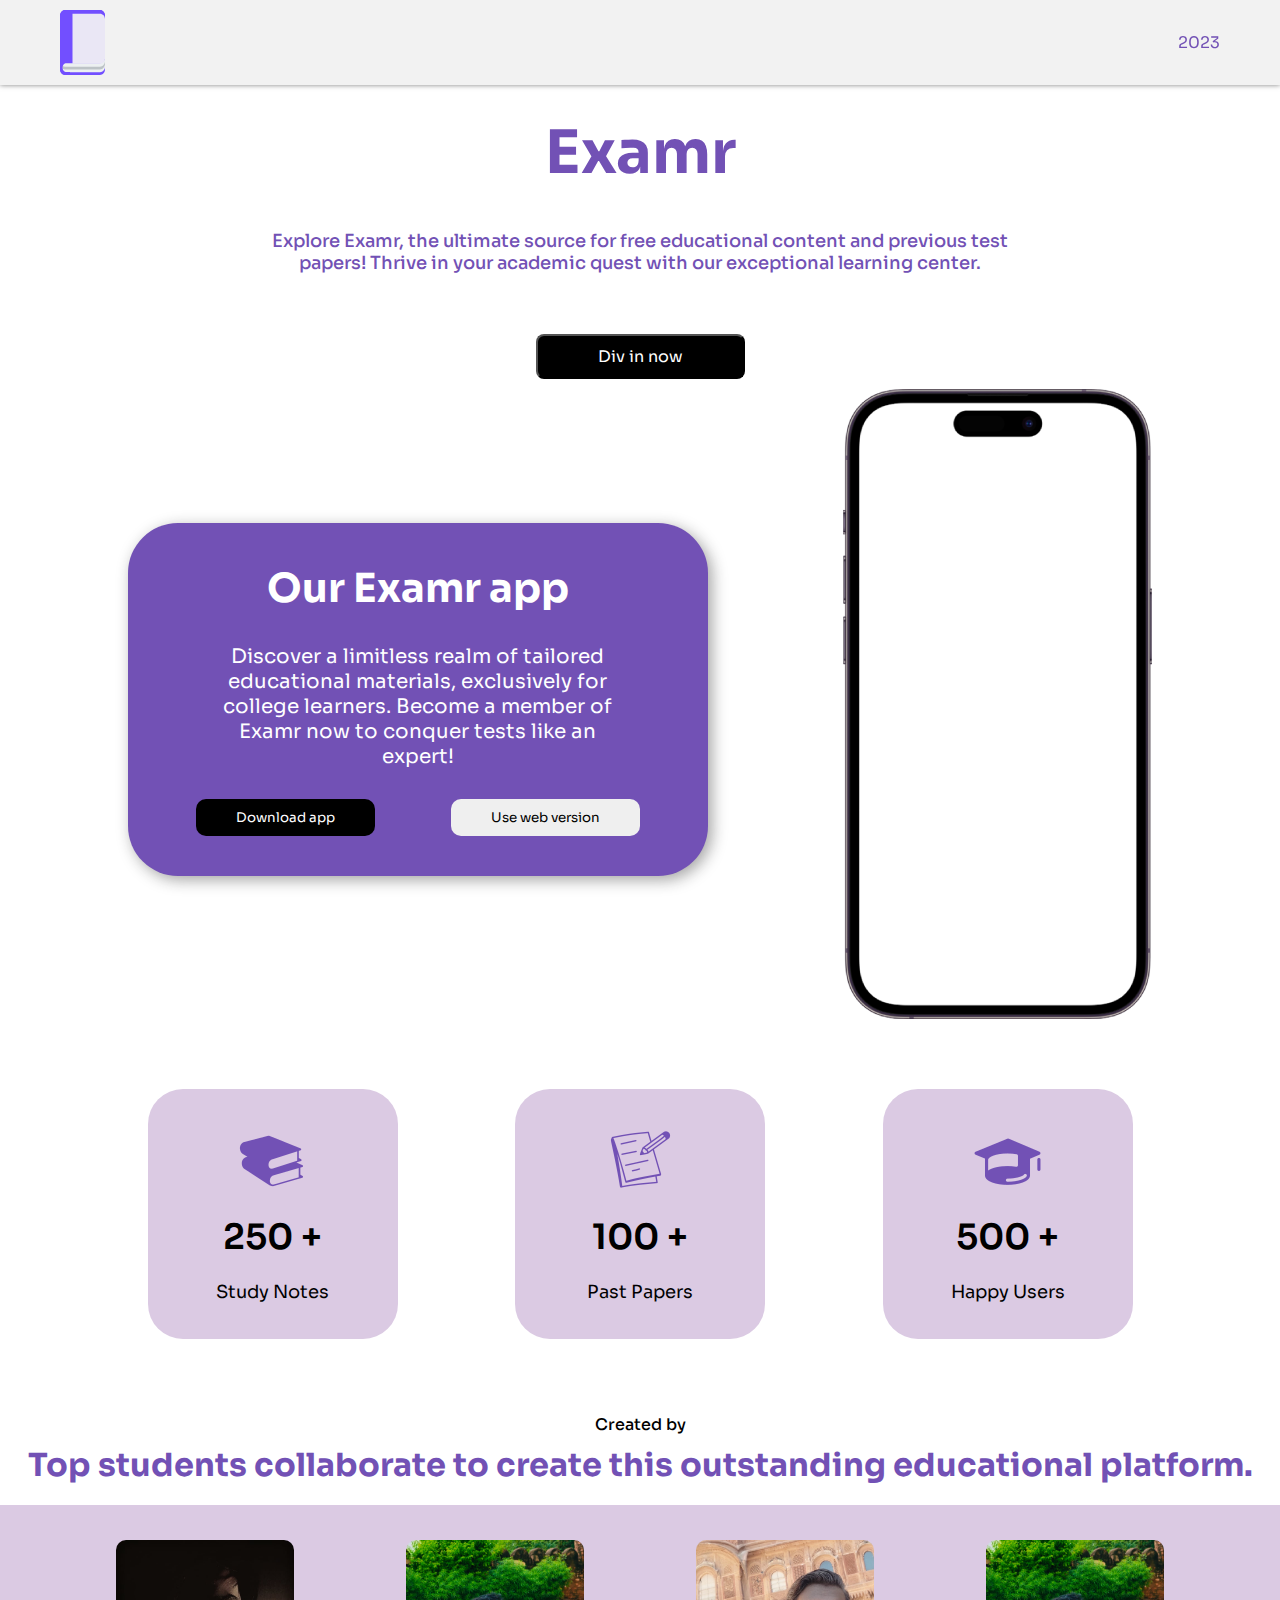
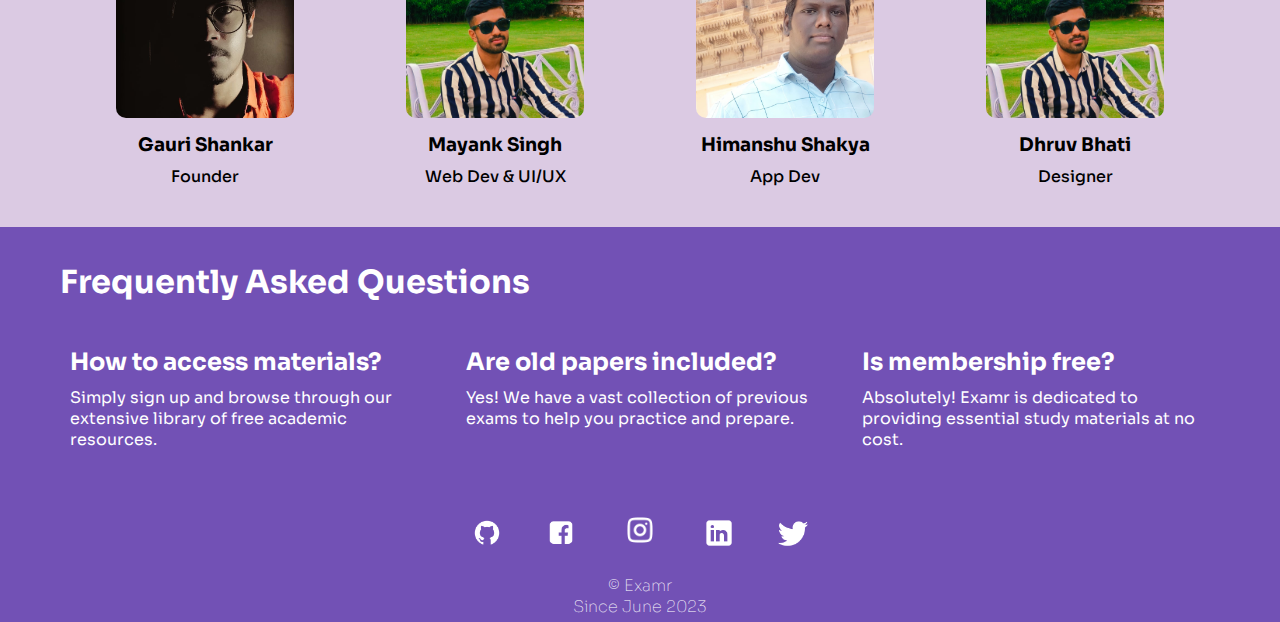
==== commit 350abd60: "Update index.html" ====
--- a/index.html
+++ b/index.html
@@ -33,7 +33,7 @@
             <h1>Our Examr app</h1>
             <p>Discover a limitless realm of tailored educational materials, exclusively for college learners. Become a member of Examr now to conquer tests like an expert!</p>
             <div class="dwn-section">
-                <button class="dwn-btns" id="dwn-app">Download app</button>
+                <button class="dwn-btns" id="dwn-app" onclick="appDownload()">Download app</button>
                 <button class="dwn-btns" id="use-web" onclick="launchSoon()">Use web version</button>
             </div>
         </div>
@@ -66,7 +66,7 @@
         <h1>Top students collaborate to create this outstanding educational platform.</h1>
         <div id="members">
             <div class="team-con" id="member-1">
-                <img src="images/210831878_602579504002915_3229034432112008848_n (1)" alt="">
+                <img src="images/210831878_602579504002915_3229034432112008848_n (1).jpg" alt="">
                 <h3 id="names">Gauri Shankar</h3>
                 <h4 id="role">Founder</h4>
             </div>
@@ -122,6 +122,9 @@
         const launchSoon = () => {
             location.href = "launching-soon.html";
         }
+        const appDownload = () => {
+            location.href = "https://github.com/examr/examr/releases/download/1.2/app-release.apk";
+        }
     </script>
 </body>
 </html>
